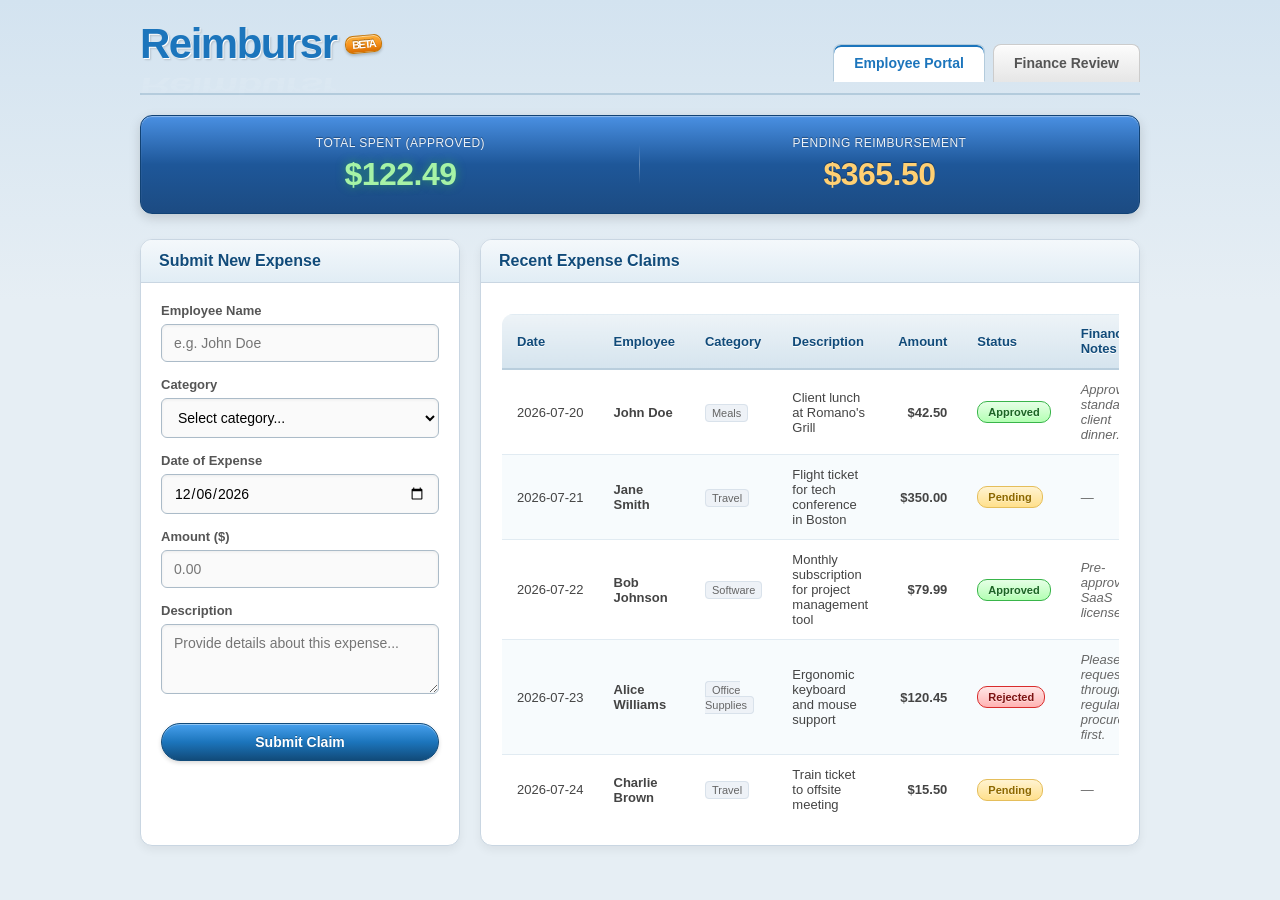
==== app/index.html @ 03410f48 "functional code" ====
<!DOCTYPE html>
<html lang="en">
<head>
  <meta charset="UTF-8">
  <meta name="viewport" content="width=device-width, initial-scale=1.0">
  <title>Reimbursr (BETA) - Expense Submission Portal</title>
  <link rel="stylesheet" href="css/styles.css">
</head>
<body>
  <div class="container">
    <header>
      <div class="logo-container">
        <div class="logo-main">Reimbursr<div class="beta-badge">BETA</div></div>
        <div class="logo-reflection">Reimbursr</div>
      </div>
      <nav>
        <a href="index.html" class="nav-tab active">Employee Portal</a>
        <a href="approvals.html" class="nav-tab">Finance Review</a>
      </nav>
    </header>

    <!-- Running Totals Dashboard -->
    <div class="totals-container">
      <div class="total-item">
        <div class="total-label">Total Spent (Approved)</div>
        <div id="total-approved" class="total-value approved-spent">$0.00</div>
      </div>
      <div class="total-item">
        <div class="total-label">Pending Reimbursement</div>
        <div id="total-pending" class="total-value pending-spent">$0.00</div>
      </div>
    </div>

    <!-- Main Workspace -->
    <div class="dashboard-grid">
      <!-- Submit Expense Card -->
      <div class="card">
        <div class="card-header">
          Submit New Expense
        </div>
        <div class="card-body">
          <form id="expense-form">
            <div class="form-group">
              <label for="employeeName">Employee Name</label>
              <input type="text" id="employeeName" class="form-control" placeholder="e.g. John Doe">
            </div>
            
            <div class="form-group">
              <label for="category">Category</label>
              <select id="category" class="form-control">
                <option value="" disabled selected>Select category...</option>
                <option value="Meals">Meals</option>
                <option value="Travel">Travel</option>
                <option value="Software">Software</option>
                <option value="Office Supplies">Office Supplies</option>
                <option value="Other">Other</option>
              </select>
            </div>

            <div class="form-group">
              <label for="expenseDate">Date of Expense</label>
              <input type="date" id="expenseDate" class="form-control">
            </div>

            <div class="form-group">
              <label for="amount">Amount ($)</label>
              <input type="number" id="amount" class="form-control" step="0.01" placeholder="0.00">
            </div>

            <div class="form-group">
              <label for="description">Description</label>
              <textarea id="description" class="form-control" rows="3" placeholder="Provide details about this expense..."></textarea>
            </div>

            <button type="submit" class="btn btn-primary" style="width: 100%; margin-top: 10px;">Submit Claim</button>
          </form>
        </div>
      </div>

      <!-- Submission History Card -->
      <div class="card" style="grid-column: span 2;">
        <div class="card-header">
          Recent Expense Claims
        </div>
        <div class="card-body">
          <div class="table-responsive">
            <table class="table-web2">
              <thead>
                <tr>
                  <th>Date</th>
                  <th>Employee</th>
                  <th>Category</th>
                  <th>Description</th>
                  <th>Amount</th>
                  <th>Status</th>
                  <th>Finance Notes</th>
                </tr>
              </thead>
              <tbody id="expense-list-body">
                <!-- Rendered dynamically -->
              </tbody>
            </table>
          </div>
        </div>
      </div>
    </div>
  </div>

  <script type="module" src="js/app.js"></script>
</body>
</html>
---- app/css/styles.css ----
/* Web 2.0 Circa 2007 Design System */

@import url('https://fonts.googleapis.com/css2?family=Trebuchet+MS:wght@400;700&family=Lucida+Grande&family=Open+Sans:wght@400;600;700&display=swap');

:root {
  --primary-color: #1c75bc; /* Classic web 2.0 blue */
  --primary-dark: #114b7a;
  --secondary-color: #f7931e; /* Classic glossy orange */
  --success-color: #39b54a; /* Glossy green */
  --danger-color: #d82c2c; /* Glossy red */
  --bg-color: #e6eef4; /* Web 2.0 soft blue-grey page background */
  --card-bg: #ffffff;
  --text-color: #333333;
  --border-radius: 12px;
  --font-family: 'Lucida Grande', 'Trebuchet MS', sans-serif;
}

* {
  box-sizing: border-box;
  margin: 0;
  padding: 0;
}

body {
  font-family: var(--font-family);
  background: var(--bg-color) linear-gradient(180deg, #d3e3f0 0%, #e6eef4 300px) no-repeat;
  color: var(--text-color);
  min-height: 100vh;
  padding: 20px;
}

/* Page container */
.container {
  max-width: 1000px;
  margin: 0 auto;
}

/* --- Web 2.0 Header --- */
header {
  display: flex;
  justify-content: space-between;
  align-items: center;
  margin-bottom: 20px;
  padding-bottom: 10px;
  border-bottom: 2px solid #b3cbdc;
  position: relative;
}

/* Logo Reflection & Layout */
.logo-container {
  position: relative;
  display: inline-block;
  padding-bottom: 15px; /* space for reflection */
}

.logo-main {
  font-family: 'Trebuchet MS', sans-serif;
  font-size: 42px;
  font-weight: 700;
  color: var(--primary-color);
  text-shadow: 1px 1px 0px #fff, 2px 2px 2px rgba(0,0,0,0.15);
  letter-spacing: -1.5px;
  position: relative;
  display: inline-flex;
  align-items: center;
}

.logo-main span {
  color: var(--secondary-color);
}

/* BETA Badge: Glossy, rounded, slanted */
.beta-badge {
  background: linear-gradient(180deg, #fbb03b 0%, #f7931e 50%, #d86c00 100%);
  color: #fff;
  font-size: 11px;
  font-weight: bold;
  padding: 2px 6px;
  border-radius: 8px;
  border: 1px solid #c67605;
  box-shadow: inset 0 1px 0 rgba(255,255,255,0.5), 0 2px 3px rgba(0,0,0,0.2);
  margin-left: 8px;
  text-transform: uppercase;
  text-shadow: 0 -1px 0 rgba(0,0,0,0.3);
  transform: rotate(-5deg);
  display: inline-block;
}

/* Web 2.0 Reflection Effect */
.logo-reflection {
  position: absolute;
  top: 42px;
  left: 0;
  font-family: 'Trebuchet MS', sans-serif;
  font-size: 42px;
  font-weight: 700;
  color: var(--primary-color);
  letter-spacing: -1.5px;
  transform: scaleY(-0.6) skewX(5deg);
  opacity: 0.15;
  pointer-events: none;
  background: linear-gradient(180deg, rgba(255,255,255,0) 0%, rgba(255,255,255,0.8) 100%);
  -webkit-background-clip: text;
  -webkit-text-fill-color: transparent;
}

.logo-reflection span {
  color: var(--secondary-color);
}

/* Navigation Tabs */
nav {
  display: flex;
  gap: 8px;
}

.nav-tab {
  text-decoration: none;
  font-size: 14px;
  font-weight: bold;
  color: #555;
  padding: 10px 20px;
  background: linear-gradient(180deg, #fcfcfc 0%, #e6e6e6 100%);
  border: 1px solid #ccc;
  border-bottom: none;
  border-radius: 8px 8px 0 0;
  box-shadow: inset 0 1px 0 #fff;
  transition: all 0.2s ease;
  position: relative;
  top: 11px; /* Align with bottom border */
}

.nav-tab:hover {
  background: linear-gradient(180deg, #ffffff 0%, #f0f0f0 100%);
  color: var(--primary-color);
}

.nav-tab.active {
  background: linear-gradient(180deg, #ffffff 0%, #ffffff 100%);
  color: var(--primary-color);
  border-color: #b3cbdc;
  border-bottom: 1px solid #ffffff;
  z-index: 2;
  box-shadow: inset 0 2px 0 var(--primary-color);
}

/* --- Widgets / Dashboard Cards --- */
.dashboard-grid {
  display: grid;
  grid-template-columns: repeat(auto-fit, minmax(280px, 1fr));
  gap: 20px;
  margin-bottom: 25px;
}

.card {
  background: var(--card-bg);
  border: 1px solid #c9d6e2;
  border-radius: var(--border-radius);
  box-shadow: 0 4px 10px rgba(0,0,0,0.06), inset 0 1px 0 #fff;
  overflow: hidden;
}

.card-header {
  background: linear-gradient(180deg, #f4f8fb 0%, #e1edf5 100%);
  border-bottom: 1px solid #c9d6e2;
  padding: 12px 18px;
  font-size: 16px;
  font-weight: bold;
  color: var(--primary-dark);
  text-shadow: 0 1px 0 #fff;
  display: flex;
  justify-content: space-between;
  align-items: center;
}

.card-body {
  padding: 20px;
}

/* --- Running Totals / Glossy Badges --- */
.totals-container {
  display: flex;
  justify-content: space-around;
  background: linear-gradient(180deg, #4a90e2 0%, #1e5799 50%, #1c4b82 100%);
  border-radius: var(--border-radius);
  padding: 20px;
  color: #fff;
  border: 1.5px solid #114275;
  box-shadow: inset 0 1px 1px rgba(255,255,255,0.4), 0 4px 12px rgba(0,0,0,0.15);
  margin-bottom: 25px;
  text-shadow: 0 -1px 1px rgba(0,0,0,0.4);
}

.total-item {
  text-align: center;
  flex: 1;
  position: relative;
}

.total-item:not(:last-child)::after {
  content: '';
  position: absolute;
  right: 0;
  top: 15%;
  height: 70%;
  width: 1px;
  background: linear-gradient(180deg, rgba(255,255,255,0) 0%, rgba(255,255,255,0.3) 50%, rgba(255,255,255,0) 100%);
}

.total-label {
  font-size: 12px;
  text-transform: uppercase;
  letter-spacing: 0.5px;
  opacity: 0.9;
  margin-bottom: 6px;
}

.total-value {
  font-size: 32px;
  font-weight: bold;
  font-family: 'Trebuchet MS', sans-serif;
  letter-spacing: -0.5px;
}

.total-value.approved-spent {
  color: #a6f3a6;
  text-shadow: 0 0 10px rgba(57, 181, 74, 0.6);
}

.total-value.pending-spent {
  color: #ffd073;
}

/* --- Interactive Forms --- */
.form-group {
  margin-bottom: 15px;
}

.form-group label {
  display: block;
  font-size: 13px;
  font-weight: bold;
  color: #555;
  margin-bottom: 6px;
}

.form-control {
  width: 100%;
  padding: 10px 12px;
  font-size: 14px;
  border: 1px solid #abbbc8;
  border-radius: 6px;
  background: #fafafa;
  box-shadow: inset 0 1px 3px rgba(0,0,0,0.06);
  font-family: inherit;
  transition: all 0.2s ease;
}

.form-control:focus {
  outline: none;
  border-color: var(--primary-color);
  background: #ffffff;
  box-shadow: inset 0 1px 3px rgba(0,0,0,0.06), 0 0 5px rgba(28, 117, 188, 0.4);
}

/* Glossy Web 2.0 Buttons */
.btn {
  display: inline-block;
  padding: 10px 20px;
  font-size: 14px;
  font-weight: bold;
  text-align: center;
  text-decoration: none;
  border-radius: 20px; /* Bubble pill button */
  border: 1px solid;
  cursor: pointer;
  text-shadow: 0 -1px 0 rgba(0,0,0,0.25);
  box-shadow: inset 0 1px 0 rgba(255,255,255,0.4), 0 2px 4px rgba(0,0,0,0.15);
  transition: all 0.15s ease;
  font-family: inherit;
}

.btn:active {
  box-shadow: inset 0 2px 4px rgba(0,0,0,0.3);
  transform: translateY(1px);
}

.btn-primary {
  background: linear-gradient(180deg, #47a0ed 0%, #1c75bc 50%, #114b7a 100%);
  border-color: #114b7a;
  color: #fff;
}

.btn-primary:hover {
  background: linear-gradient(180deg, #5fb0f5 0%, #2e8bd4 50%, #175a91 100%);
}

.btn-success {
  background: linear-gradient(180deg, #5cd16d 0%, #39b54a 50%, #248130 100%);
  border-color: #248130;
  color: #fff;
}

.btn-success:hover {
  background: linear-gradient(180deg, #74e283 0%, #4cc65d 50%, #2fa33d 100%);
}

.btn-danger {
  background: linear-gradient(180deg, #f26c6c 0%, #d82c2c 50%, #9e1a1a 100%);
  border-color: #9e1a1a;
  color: #fff;
}

.btn-danger:hover {
  background: linear-gradient(180deg, #f78d8d 0%, #e63e3e 50%, #b82323 100%);
}

.btn-small {
  padding: 6px 12px;
  font-size: 12px;
  border-radius: 12px;
}

/* --- Table Styles --- */
.table-responsive {
  overflow-x: auto;
}

.table-web2 {
  width: 100%;
  border-collapse: collapse;
  margin-top: 10px;
  border: 1px solid #c9d6e2;
  border-radius: var(--border-radius);
  overflow: hidden;
}

.table-web2 th {
  background: linear-gradient(180deg, #edf3f7 0%, #d5e4ee 100%);
  color: var(--primary-dark);
  font-weight: bold;
  text-shadow: 0 1px 0 #fff;
  border-bottom: 2px solid #b9cedd;
  padding: 12px 15px;
  text-align: left;
  font-size: 13px;
}

.table-web2 td {
  padding: 12px 15px;
  border-bottom: 1px solid #e1ebf2;
  background-color: #fff;
  font-size: 13px;
  color: #444;
}

.table-web2 tr:nth-child(even) td {
  background-color: #f7fbfd; /* Subtle alternating rows */
}

.table-web2 tr:hover td {
  background-color: #edf5fa; /* Hover highlight */
}

/* --- Status Badges (Bubble look) --- */
.badge {
  display: inline-block;
  padding: 4px 10px;
  font-size: 11px;
  font-weight: bold;
  border-radius: 10px;
  text-align: center;
  border: 1px solid;
  text-shadow: 0 1px 0 rgba(255, 255, 255, 0.4);
}

.badge-pending {
  background: linear-gradient(180deg, #fff3d1 0%, #ffe08c 100%);
  border-color: #e5be5b;
  color: #8c6800;
}

.badge-approved {
  background: linear-gradient(180deg, #e6ffe6 0%, #b3ffb3 100%);
  border-color: #39b54a;
  color: #1b6324;
}

.badge-rejected {
  background: linear-gradient(180deg, #ffe6e6 0%, #ffb3b3 100%);
  border-color: #d82c2c;
  color: #7b1313;
}

/* Filter buttons row */
.filter-bar {
  display: flex;
  gap: 8px;
  margin-bottom: 15px;
  background: #f0f5fa;
  padding: 10px;
  border-radius: 8px;
  border: 1px solid #d0deea;
}

.btn-filter {
  background: #fff;
  border: 1px solid #c2d2e1;
  color: #555;
  padding: 6px 12px;
  border-radius: 12px;
  font-size: 12px;
  font-weight: bold;
  cursor: pointer;
  transition: all 0.2s ease;
}

.btn-filter:hover {
  background: #f0f6fa;
}

.btn-filter.active {
  background: linear-gradient(180deg, #47a0ed 0%, #1c75bc 100%);
  border-color: #114b7a;
  color: #fff;
  text-shadow: 0 -1px 0 rgba(0,0,0,0.25);
  box-shadow: inset 0 1px 0 rgba(255,255,255,0.2);
}

/* --- Feedback dialog/overlay --- */
.dialog-overlay {
  position: fixed;
  top: 0;
  left: 0;
  right: 0;
  bottom: 0;
  background: rgba(0,0,0,0.5);
  display: flex;
  align-items: center;
  justify-content: center;
  z-index: 100;
  opacity: 0;
  pointer-events: none;
  transition: opacity 0.2s ease;
}

.dialog-overlay.active {
  opacity: 1;
  pointer-events: auto;
}

.dialog {
  background: #fff;
  border-radius: var(--border-radius);
  border: 2px solid var(--primary-color);
  box-shadow: 0 10px 25px rgba(0,0,0,0.3);
  width: 90%;
  max-width: 450px;
  overflow: hidden;
}

.dialog-header {
  background: linear-gradient(180deg, #47a0ed 0%, #1c75bc 100%);
  color: #fff;
  font-weight: bold;
  padding: 12px 18px;
  text-shadow: 0 -1px 0 rgba(0,0,0,0.25);
}

.dialog-body {
  padding: 20px;
}

.dialog-footer {
  padding: 12px 20px;
  background: #f5f5f5;
  border-top: 1px solid #e5e5e5;
  display: flex;
  justify-content: flex-end;
  gap: 10px;
}

/* Custom categories icons or styling */
.expense-category-tag {
  font-size: 11px;
  color: #666;
  background: #eef2f7;
  padding: 2px 6px;
  border-radius: 4px;
  border: 1px solid #d9e2eb;
}
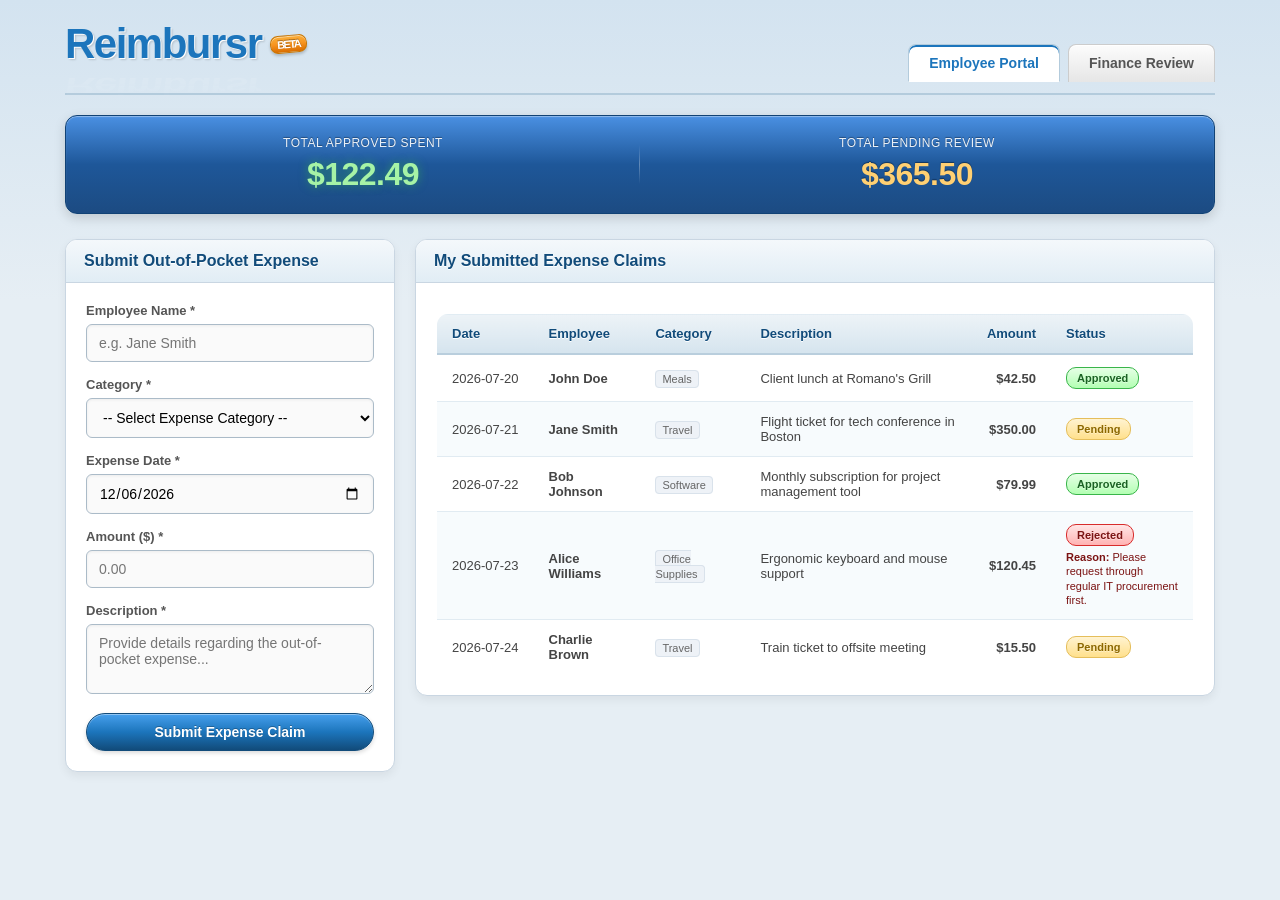
==== commit f911c0db: "spec changes applied" ====
--- a/app/index.html
+++ b/app/index.html
@@ -3,7 +3,7 @@
 <head>
   <meta charset="UTF-8">
   <meta name="viewport" content="width=device-width, initial-scale=1.0">
-  <title>Reimbursr (BETA) - Expense Submission Portal</title>
+  <title>Reimbursr (BETA) - Employee Portal</title>
   <link rel="stylesheet" href="css/styles.css">
 </head>
 <body>
@@ -22,65 +22,67 @@
     <!-- Running Totals Dashboard -->
     <div class="totals-container">
       <div class="total-item">
-        <div class="total-label">Total Spent (Approved)</div>
+        <div class="total-label">Total Approved Spent</div>
         <div id="total-approved" class="total-value approved-spent">$0.00</div>
       </div>
       <div class="total-item">
-        <div class="total-label">Pending Reimbursement</div>
+        <div class="total-label">Total Pending Review</div>
         <div id="total-pending" class="total-value pending-spent">$0.00</div>
       </div>
     </div>
 
-    <!-- Main Workspace -->
     <div class="dashboard-grid">
       <!-- Submit Expense Card -->
       <div class="card">
         <div class="card-header">
-          Submit New Expense
+          Submit Out-of-Pocket Expense
         </div>
         <div class="card-body">
-          <form id="expense-form">
+          <div id="validation-error-alert" class="alert alert-danger" style="display: none;"></div>
+          <div id="submission-success-alert" class="alert alert-success" style="display: none;"></div>
+
+          <form id="expense-form" novalidate>
             <div class="form-group">
-              <label for="employeeName">Employee Name</label>
-              <input type="text" id="employeeName" class="form-control" placeholder="e.g. John Doe">
+              <label for="employeeName">Employee Name *</label>
+              <input type="text" id="employeeName" class="form-control" placeholder="e.g. Jane Smith">
             </div>
-            
+
             <div class="form-group">
-              <label for="category">Category</label>
+              <label for="category">Category *</label>
               <select id="category" class="form-control">
-                <option value="" disabled selected>Select category...</option>
+                <option value="" disabled selected>-- Select Expense Category --</option>
+                <option value="Travel">Travel</option>
                 <option value="Meals">Meals</option>
-                <option value="Travel">Travel</option>
-                <option value="Software">Software</option>
-                <option value="Office Supplies">Office Supplies</option>
+                <option value="Lodging">Lodging</option>
+                <option value="Supplies">Supplies</option>
                 <option value="Other">Other</option>
               </select>
             </div>
 
             <div class="form-group">
-              <label for="expenseDate">Date of Expense</label>
+              <label for="expenseDate">Expense Date *</label>
               <input type="date" id="expenseDate" class="form-control">
             </div>
 
             <div class="form-group">
-              <label for="amount">Amount ($)</label>
-              <input type="number" id="amount" class="form-control" step="0.01" placeholder="0.00">
+              <label for="amount">Amount ($) *</label>
+              <input type="number" id="amount" class="form-control" step="0.01" min="0.01" placeholder="0.00">
             </div>
 
             <div class="form-group">
-              <label for="description">Description</label>
-              <textarea id="description" class="form-control" rows="3" placeholder="Provide details about this expense..."></textarea>
+              <label for="description">Description *</label>
+              <textarea id="description" class="form-control" rows="3" placeholder="Provide details regarding the out-of-pocket expense..."></textarea>
             </div>
 
-            <button type="submit" class="btn btn-primary" style="width: 100%; margin-top: 10px;">Submit Claim</button>
+            <button type="submit" class="btn btn-primary" style="width: 100%;">Submit Expense Claim</button>
           </form>
         </div>
       </div>
 
-      <!-- Submission History Card -->
-      <div class="card" style="grid-column: span 2;">
+      <!-- Employee Expense Tracker Card -->
+      <div class="card">
         <div class="card-header">
-          Recent Expense Claims
+          My Submitted Expense Claims
         </div>
         <div class="card-body">
           <div class="table-responsive">
@@ -93,7 +95,6 @@
                   <th>Description</th>
                   <th>Amount</th>
                   <th>Status</th>
-                  <th>Finance Notes</th>
                 </tr>
               </thead>
               <tbody id="expense-list-body">
@@ -108,4 +109,4 @@
 
   <script type="module" src="js/app.js"></script>
 </body>
-</html>
+</html>
--- a/app/css/styles.css
+++ b/app/css/styles.css
@@ -31,7 +31,7 @@
 
 /* Page container */
 .container {
-  max-width: 1000px;
+  max-width: 1150px;
   margin: 0 auto;
 }
 
@@ -147,9 +147,16 @@
 /* --- Widgets / Dashboard Cards --- */
 .dashboard-grid {
   display: grid;
-  grid-template-columns: repeat(auto-fit, minmax(280px, 1fr));
+  grid-template-columns: 330px 1fr;
   gap: 20px;
   margin-bottom: 25px;
+  align-items: start;
+}
+
+@media (max-width: 850px) {
+  .dashboard-grid {
+    grid-template-columns: 1fr;
+  }
 }
 
 .card {
@@ -489,3 +496,32 @@
   border-radius: 4px;
   border: 1px solid #d9e2eb;
 }
+
+/* --- Validation & Alert Banners --- */
+.alert {
+  padding: 12px 16px;
+  border-radius: 8px;
+  margin-bottom: 15px;
+  font-size: 13px;
+  line-height: 1.5;
+  border: 1px solid;
+  box-shadow: inset 0 1px 0 rgba(255,255,255,0.6);
+}
+
+.alert-danger {
+  background: linear-gradient(180deg, #fff0f0 0%, #ffd6d6 100%);
+  border-color: #d82c2c;
+  color: #841515;
+}
+
+.alert-danger ul {
+  margin-left: 20px;
+  margin-top: 5px;
+}
+
+.alert-success {
+  background: linear-gradient(180deg, #f0fff0 0%, #d4edd5 100%);
+  border-color: #39b54a;
+  color: #155724;
+}
+
